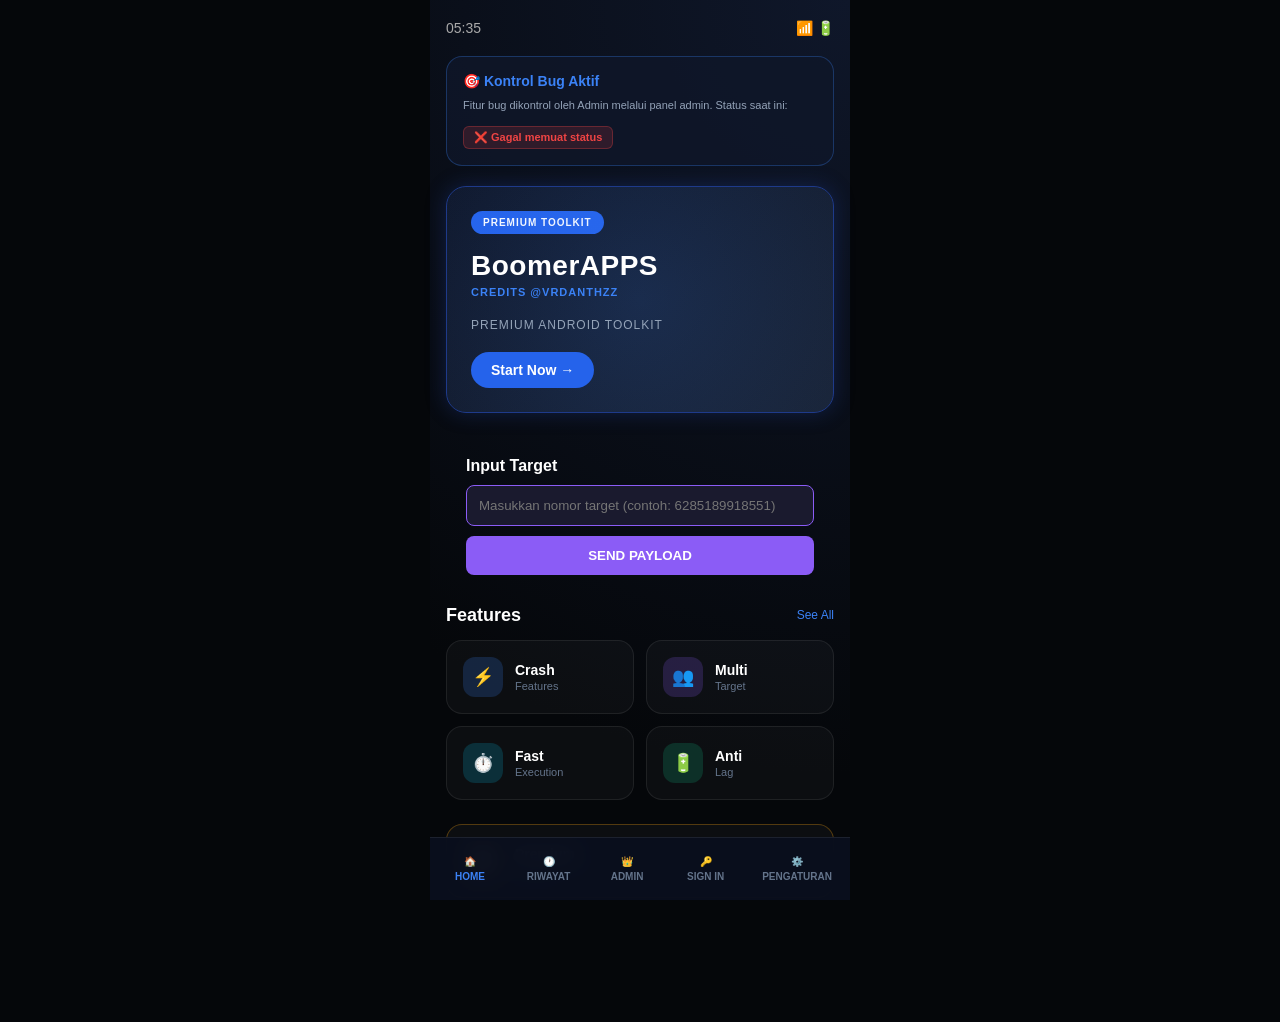
==== index.html @ d329d10d "Boomer-ui" ====
<!DOCTYPE html>
<html lang="id">
<head>
<meta charset="UTF-8">
<meta name="viewport" content="width=device-width, initial-scale=1.0, maximum-scale=1.0, user-scalable=no">
<title>BoomerAPPS</title>
<link rel="stylesheet" href="style.css">
<style>
.control-bug-box { background: rgba(15, 23, 42, 0.8); border: 1px solid rgba(59, 130, 246, 0.3); border-radius: 16px; padding: 16px; margin-bottom: 20px; }
.control-bug-box h3 { font-size: 14px; font-weight: 700; margin-bottom: 8px; color: #3b82f6; }
.info-text { font-size: 11px; color: #94a3b8; margin-bottom: 12px; line-height: 1.5; }
.status-bug { display: flex; flex-wrap: wrap; gap: 8px; }
.bug-tag { font-size: 11px; padding: 4px 10px; border-radius: 6px; font-weight: 600; }
.bug-tag.on { background: rgba(16, 185, 129, 0.15); color: #10b981; border: 1px solid rgba(16, 185, 129, 0.3); }
.bug-tag.off { background: rgba(239, 68, 68, 0.15); color: #ef4444; border: 1px solid rgba(239, 68, 68, 0.3); }
.bug-tag.loading { background: rgba(148, 163, 184, 0.15); color: #94a3b8; }
</style>
</head>
<body>

<div class="app-container">

  <div class="header">
    <div id="clock">--:--</div>
    <div>📶 🔋</div>
  </div>

  <div class="control-bug-box">
    <h3>🎯 Kontrol Bug Aktif</h3>
    <p class="info-text">Fitur bug dikontrol oleh Admin melalui panel admin. Status saat ini:</p>
    <div class="status-bug" id="bugStatus">
      <span class="bug-tag loading">⏳ Memuat status...</span>
    </div>
  </div>

  <div class="hero-banner">
    <div class="hero-tag">Premium Toolkit</div>
    <h1 class="hero-title">BoomerAPPS</h1>
    <div class="hero-credits">CREDITS @VrdanthZZ</div>
    <p class="hero-subtitle">Premium Android Toolkit</p>
    <button class="hero-btn" onclick="showToast('Start Now!')">Start Now →</button>
  </div>

  <div class="input-target" style="padding: 20px; margin-bottom: 10px;">
    <h3 style="color: white; margin-bottom: 10px; font-size: 16px;">Input Target</h3>
    <input type="text" id="targetInput" placeholder="Masukkan nomor target (contoh: 6285189918551)"
      style="width: 100%; padding: 12px; border-radius: 8px; border: 1px solid #8b5cf6; background: #1a1a2e; color: white; box-sizing: border-box; margin-bottom: 10px;">
    <button onclick="sendPayload()"
      style="width: 100%; padding: 12px; background: #8b5cf6; color: white; border: none; border-radius: 8px; font-weight: bold; cursor: pointer;">SEND PAYLOAD</button>
  </div>

  <div class="section-title">Features <span>See All</span></div>

  <div class="features-grid">
    <div class="feature-card" onclick="openModal('crash')">
      <div class="icon-box icon-crash">⚡</div>
      <div class="feature-text"><h4>Crash</h4><p>Features</p></div>
    </div>
    <div class="feature-card" onclick="openModal('multi')">
      <div class="icon-box icon-multi">👥</div>
      <div class="feature-text"><h4>Multi</h4><p>Target</p></div>
    </div>
    <div class="feature-card" onclick="openModal('fast')">
      <div class="icon-box icon-fast">⏱️</div>
      <div class="feature-text"><h4>Fast</h4><p>Execution</p></div>
    </div>
    <div class="feature-card" onclick="openModal('anti')">
      <div class="icon-box icon-anti">🔋</div>
      <div class="feature-text"><h4>Anti</h4><p>Lag</p></div>
    </div>
  </div>

  <div class="feature-card premium-card">
    <div class="icon-box icon-premium">🛡️</div>
    <div class="feature-text"><h4>Premium</h4><p>Security</p></div>
  </div>

</div>

<div class="bottom-nav">
  <div class="nav-item active" onclick="setActive(this)"><span>🏠</span>HOME</div>
  <div class="nav-item" onclick="setActive(this)"><span>🕐</span>RIWAYAT</div>
  <div class="nav-item" onclick="setActive(this)"><span>👑</span>ADMIN</div>
  <div class="nav-item" onclick="setActive(this)"><span>🔑</span>SIGN IN</div>
  <div class="nav-item" onclick="setActive(this)"><span>⚙️</span>PENGATURAN</div>
</div>

<div id="bugModal" class="modal" style="display:none;">
  <div class="modal-content">
    <div class="modal-header">
      <h3 id="modalTitle">Fitur</h3>
      <button onclick="closeModal()">×</button>
    </div>
    <div id="bugListContainer"></div>
  </div>
</div>

<div class="toast" id="toast"></div>

<script>
// ==========================
// KONFIGURASI API
// ==========================
const API_BASE = 'https://corsproxy.io/?url=' + encodeURIComponent('https://vercel-api-boomerapps.vercel.app');
const API_KEY = 'boomer_secret_key_2025';

// ==========================
// CLOCK
// ==========================
function updateClock() {
  const n = new Date();
  const el = document.getElementById('clock');
  if (!el) return;
  el.textContent = String(n.getHours()).padStart(2, '0') + ':' + String(n.getMinutes()).padStart(2, '0');
}
setInterval(updateClock, 1000);
updateClock();

// ==========================
// NAV ACTIVE
// ==========================
function setActive(el) {
  document.querySelectorAll('.nav-item').forEach(i => i.classList.remove('active'));
  el.classList.add('active');
}

// ==========================
// TOAST
// ==========================
function showToast(msg, type) {
  const toast = document.getElementById('toast');
  if (!toast) return;
  toast.textContent = msg;
  toast.className = 'toast show ' + (type || '');
  setTimeout(() => toast.className = 'toast', 2500);
}

// ==========================
// BUG FEATURES DATA
// ==========================
const bugFeatures = {
  crash: {
    title: '⚡ Crash Features',
    items: [
      { name: 'Crash NameTag', tag: 'NameTag' },
      { name: 'Crash Headshot', tag: 'Headshot' },
      { name: 'Crash Rank', tag: 'Rank' },
      { name: 'Crash Lobby', tag: 'Lobby' },
      { name: 'Crash Match', tag: 'Match' }
    ]
  },
  multi: {
    title: '👥 Multi Target',
    items: [
      { name: 'Multi NameTag', tag: 'NameTag' },
      { name: 'Multi Headshot', tag: 'Headshot' },
      { name: 'Multi Aimbot', tag: 'Aimbot' },
      { name: 'Multi AutoKill', tag: 'AutoKill' },
      { name: 'Multi Wallhack', tag: 'Wallhack' }
    ]
  },
  fast: {
    title: '⏱️ Fast Execution',
    items: [
      { name: 'Fast NameTag', tag: 'NameTag' },
      { name: 'Fast Reload', tag: 'Reload' },
      { name: 'Fast Switch', tag: 'Switch' },
      { name: 'Fast Speed', tag: 'Speed' },
      { name: 'Fast Fire', tag: 'Fire' }
    ]
  },
  anti: {
    title: '🔋 Anti Lag',
    items: [
      { name: 'Anti Lag NameTag', tag: 'NameTag' },
      { name: 'Anti Lag FPS', tag: 'FPS' },
      { name: 'Anti Lag Ping', tag: 'Ping' },
      { name: 'Anti Lag Graphics', tag: 'Graphics' },
      { name: 'Anti Lag Network', tag: 'Network' }
    ]
  }
};

// ==========================
// MODAL
// ==========================
function openModal(type) {
  const modal = document.getElementById('bugModal');
  const title = document.getElementById('modalTitle');
  const container = document.getElementById('bugListContainer');
  const data = bugFeatures[type];

  if (!modal || !title || !container || !data) return;

  title.textContent = data.title;
  container.innerHTML = '';

  data.items.forEach(item => {
    const div = document.createElement('div');
    div.className = 'bug-item';
    div.innerHTML = '<span class="bug-name">' + item.name + '</span><span class="bug-tag">' + item.tag + '</span>';
    div.onclick = function() {
      showToast('Anda memilih fitur: ' + item.name);
    };
    container.appendChild(div);
  });

  modal.style.display = 'flex';
}

function closeModal() {
  const modal = document.getElementById('bugModal');
  if (modal) modal.style.display = 'none';
}

// Tutup modal kalau klik di luar
document.addEventListener('click', function(e) {
  const modal = document.getElementById('bugModal');
  if (!modal) return;
  if (e.target === modal || (e.target.classList && e.target.classList.contains('close-btn'))) {
    modal.style.display = 'none';
  }
});

// ==========================
// LOAD BUG STATUS
// ==========================
async function loadBugStatus() {
  const container = document.getElementById('bugStatus');
  if (!container) return;

  try {
    const res = await fetch(API_BASE + '/api/bug/config', {
      method: 'GET',
      headers: { 'X-API-Key': API_KEY }
    });

    if (!res.ok) throw new Error('Gagal konek');

    const data = await res.json();
    const config = data.config || data;

    container.innerHTML = '';
    Object.keys(config).forEach(key => {
      const tag = document.createElement('span');
      tag.className = 'bug-tag ' + (config[key] ? 'on' : 'off');
      tag.textContent = (config[key] ? '✅ ' : '❌ ') + key.toUpperCase();
      container.appendChild(tag);
    });
  } catch (err) {
    container.innerHTML = '<span class="bug-tag off">❌ Gagal memuat status</span>';
  }
}

window.addEventListener('load', loadBugStatus);

// ==========================
// SEND PAYLOAD
// ==========================
async function sendPayload() {
  const target = document.getElementById('targetInput').value.trim();
  if (!target) {
    alert('Masukkan nomor target!');
    return;
  }

  let nomor = target.replace(/\D/g, '');
  if (nomor.startsWith('0')) nomor = '62' + nomor.slice(1);
  else if (nomor.startsWith('8')) nomor = '62' + nomor;
  else if (!nomor.startsWith('62')) nomor = '62' + nomor;

  try {
    const res = await fetch(API_BASE + '/api/send', {
      method: 'POST',
      headers: { 'Content-Type': 'application/json' },
      body: JSON.stringify({ target: nomor })
    });

    const data = await res.json();
    console.log('Response:', data);

    if (res.ok) {
      alert('Payload terkirim ke ' + nomor);
    } else {
      alert('Gagal: ' + (data.error || 'Unknown error'));
    }
  } catch (err) {
    alert('Error: ' + err.message);
  }
}
</script>

</body>
</html>
---- style.css ----
/* --- RESET & FONTS --- */
* {
    margin: 0;
    padding: 0;
    box-sizing: border-box;
    font-family: 'Segoe UI', Roboto, Helvetica, Arial, sans-serif;
    -webkit-tap-highlight-color: transparent;
}

body {
    background-color: #05070a;
    color: #ffffff;
    display: flex;
    justify-content: center;
    min-height: 100vh;
    overflow-x: hidden;
}

.app-container {
    width: 100%;
    max-width: 420px;
    padding: 20px 16px 100px 16px;
    position: relative;
    background: radial-gradient(circle at top right, #0f172a, #05070a 70%);
    min-height: 100vh;
}

.header {
    display: flex;
    justify-content: space-between;
    align-items: center;
    margin-bottom: 20px;
    font-size: 14px;
    color: #aaa;
}

.hero-banner {
    position: relative;
    background: linear-gradient(135deg, #0f172a, #1e293b, #0f172a);
    background-size: 300% 300%;
    animation: gradientMove 8s ease infinite;
    border: 1px solid #1e3a8a;
    border-radius: 20px;
    padding: 24px;
    margin-bottom: 24px;
    overflow: hidden;
    box-shadow: 0 0 20px rgba(30, 58, 138, 0.4);
}

.hero-banner::before {
    content: '';
    position: absolute;
    top: -50%;
    left: -50%;
    width: 200%;
    height: 200%;
    background: radial-gradient(circle, rgba(59, 130, 246, 0.15) 0%, transparent 60%);
    animation: rotateGlow 10s linear infinite;
    pointer-events: none;
}

@keyframes gradientMove {
    0% { background-position: 0% 50%; }
    50% { background-position: 100% 50%; }
    100% { background-position: 0% 50%; }
}

@keyframes rotateGlow {
    0% { transform: rotate(0deg); }
    100% { transform: rotate(360deg); }
}

.hero-tag {
    display: inline-block;
    background: #2563eb;
    color: #fff;
    font-size: 10px;
    font-weight: 700;
    letter-spacing: 1px;
    padding: 6px 12px;
    border-radius: 20px;
    margin-bottom: 16px;
    text-transform: uppercase;
}

.hero-title {
    font-size: 28px;
    font-weight: 800;
    margin-bottom: 4px;
    letter-spacing: 0.5px;
    position: relative;
    z-index: 1;
}

.hero-credits {
    font-size: 11px;
    color: #3b82f6;
    font-weight: 700;
    letter-spacing: 1px;
    margin-bottom: 20px;
    position: relative;
    z-index: 1;
    text-transform: uppercase;
}

.hero-subtitle {
    font-size: 12px;
    color: #94a3b8;
    margin-bottom: 20px;
    letter-spacing: 1px;
    text-transform: uppercase;
    position: relative;
    z-index: 1;
}

.hero-btn {
    display: inline-flex;
    align-items: center;
    gap: 8px;
    background: #2563eb;
    color: #fff;
    border: none;
    padding: 10px 20px;
    border-radius: 30px;
    font-weight: 600;
    font-size: 14px;
    cursor: pointer;
    position: relative;
    z-index: 1;
    transition: 0.3s;
}

.hero-btn:hover {
    background: #1d4ed8;
    box-shadow: 0 0 15px rgba(37, 99, 235, 0.6);
}

.section-title {
    font-size: 18px;
    font-weight: 700;
    margin-bottom: 14px;
    display: flex;
    justify-content: space-between;
    align-items: center;
}

.section-title span {
    font-size: 12px;
    color: #3b82f6;
    font-weight: 500;
    cursor: pointer;
}

.features-grid {
    display: grid;
    grid-template-columns: 1fr 1fr;
    gap: 12px;
    margin-bottom: 24px;
}

.feature-card {
    background: rgba(255, 255, 255, 0.03);
    border: 1px solid rgba(255, 255, 255, 0.08);
    border-radius: 16px;
    padding: 16px;
    display: flex;
    align-items: center;
    gap: 12px;
    cursor: pointer;
    transition: 0.2s;
}

.feature-card:active {
    background: rgba(255, 255, 255, 0.08);
    transform: scale(0.98);
}

.icon-box {
    width: 40px;
    height: 40px;
    border-radius: 12px;
    display: flex;
    justify-content: center;
    align-items: center;
    font-size: 18px;
    flex-shrink: 0;
}

.icon-crash { background: rgba(59, 130, 246, 0.2); color: #3b82f6; }
.icon-multi { background: rgba(139, 92, 246, 0.2); color: #8b5cf6; }
.icon-fast { background: rgba(6, 182, 212, 0.2); color: #06b6d4; }
.icon-anti { background: rgba(16, 185, 129, 0.2); color: #10b981; }

.feature-text h4 {
    font-size: 14px;
    font-weight: 600;
    margin-bottom: 2px;
}

.feature-text p {
    font-size: 11px;
    color: #64748b;
}

.premium-card {
    background: rgba(255, 255, 255, 0.03);
    border: 1px solid rgba(245, 158, 11, 0.3);
    border-radius: 16px;
    padding: 16px;
    display: flex;
    align-items: center;
    gap: 12px;
    cursor: pointer;
    margin-bottom: 24px;
    transition: 0.2s;
}

.premium-card:active {
    background: rgba(245, 158, 11, 0.1);
}

.icon-premium { background: rgba(245, 158, 11, 0.2); color: #f59e0b; }

.premium-card .feature-text { flex: 1; }

.premium-card .arrow {
    color: #64748b;
    font-size: 18px;
}

.system-status {
    background: rgba(15, 23, 42, 0.8);
    border: 1px solid rgba(59, 130, 246, 0.3);
    border-radius: 16px;
    padding: 18px;
    margin-bottom: 24px;
}

.status-header {
    display: flex;
    justify-content: space-between;
    align-items: center;
    margin-bottom: 16px;
}

.status-header h3 {
    font-size: 16px;
    font-weight: 700;
    display: flex;
    align-items: center;
    gap: 8px;
}

.status-header h3::before {
    content: '■';
    color: #3b82f6;
    font-size: 12px;
}

.badge-online {
    background: rgba(16, 185, 129, 0.15);
    color: #10b981;
    font-size: 11px;
    font-weight: 600;
    padding: 4px 10px;
    border-radius: 20px;
    border: 1px solid rgba(16, 185, 129, 0.3);
    display: flex;
    align-items: center;
    gap: 6px;
}

.badge-online::before {
    content: '';
    width: 6px;
    height: 6px;
    background: #10b981;
    border-radius: 50%;
    box-shadow: 0 0 8px #10b981;
}

.perf-label {
    display: flex;
    justify-content: space-between;
    font-size: 12px;
    color: #94a3b8;
    margin-bottom: 8px;
}

.perf-label span:last-child {
    color: #fff;
    font-weight: 700;
}

.progress-bar {
    width: 100%;
    height: 6px;
    background: #1e293b;
    border-radius: 10px;
    margin-bottom: 16px;
    overflow: hidden;
}

.progress-fill {
    height: 100%;
    background: #3b82f6;
    border-radius: 10px;
    width: 87%;
    box-shadow: 0 0 10px rgba(59, 130, 246, 0.5);
}

.stats-grid {
    display: grid;
    grid-template-columns: repeat(3, 1fr);
    gap: 10px;
}

.stat-item {
    font-size: 11px;
    color: #94a3b8;
}

.stat-item .stat-val {
    display: block;
    text-align: right;
    color: #fff;
    font-weight: 600;
    margin-bottom: 4px;
}

.stat-item .stat-bar {
    width: 100%;
    height: 4px;
    background: #1e293b;
    border-radius: 10px;
    overflow: hidden;
}

.stat-item .stat-fill {
    height: 100%;
    background: #3b82f6;
    border-radius: 10px;
}

.btn-free {
    width: 100%;
    background: #10b981;
    color: #fff;
    border: none;
    padding: 16px;
    border-radius: 16px;
    font-size: 16px;
    font-weight: 700;
    display: flex;
    align-items: center;
    justify-content: center;
    gap: 10px;
    cursor: pointer;
    margin-bottom: 12px;
    transition: 0.2s;
    box-shadow: 0 4px 15px rgba(16, 185, 129, 0.3);
}

.btn-free:active { transform: scale(0.98); }

.btn-vip {
    width: 100%;
    background: #2563eb;
    color: #fff;
    border: none;
    padding: 16px;
    border-radius: 16px;
    font-size: 16px;
    font-weight: 700;
    display: flex;
    align-items: center;
    justify-content: center;
    gap: 10px;
    cursor: pointer;
    margin-bottom: 20px;
    transition: 0.2s;
    box-shadow: 0 4px 15px rgba(37, 99, 235, 0.3);
}

.btn-vip:active { transform: scale(0.98); }

.bottom-nav {
    position: fixed;
    bottom: 0;
    left: 50%;
    transform: translateX(-50%);
    width: 100%;
    max-width: 420px;
    background: rgba(10, 15, 30, 0.95);
    backdrop-filter: blur(10px);
    border-top: 1px solid rgba(255, 255, 255, 0.08);
    display: flex;
    justify-content: space-between;
    align-items: center;
    padding: 12px 10px;
    z-index: 100;
    overflow-x: auto;
    scrollbar-width: none;
}

.bottom-nav::-webkit-scrollbar { display: none; }

.nav-item {
    display: flex;
    flex-direction: column;
    align-items: center;
    justify-content: center;
    gap: 4px;
    color: #64748b;
    font-size: 10px;
    font-weight: 600;
    cursor: pointer;
    padding: 6px 8px;
    border-radius: 10px;
    transition: 0.2s;
    min-width: 60px;
    text-align: center;
}

.nav-item.active { color: #3b82f6; }

.nav-item .nav-icon { font-size: 18px; }

.nav-item.admin {
    color: #f59e0b;
    position: relative;
}

.nav-item.admin::after {
    content: '';
    position: absolute;
    bottom: 0;
    width: 20px;
    height: 2px;
    background: #f59e0b;
    border-radius: 10px;
    opacity: 0;
    transition: 0.2s;
}

.nav-item.admin.active::after { opacity: 1; }

.nav-divider {
    width: 1px;
    height: 20px;
    background: rgba(255, 255, 255, 0.1);
    margin: 0 4px;
}

.modal-overlay {
    position: fixed;
    top: 0; left: 0; right: 0; bottom: 0;
    background: rgba(0, 0, 0, 0.7);
    backdrop-filter: blur(5px);
    z-index: 200;
    display: none;
    justify-content: center;
    align-items: flex-end;
}

.modal-content {
    background: #0f172a;
    width: 100%;
    max-width: 420px;
    border-radius: 24px 24px 0 0;
    padding: 24px;
    border: 1px solid rgba(59, 130, 246, 0.3);
    border-bottom: none;
    animation: slideUp 0.3s ease-out;
    max-height: 80vh;
    overflow-y: auto;
    position: relative;
}

@keyframes slideUp {
    from { transform: translateY(100%); }
    to { transform: translateY(0); }
}

.modal-header {
    display: flex;
    justify-content: space-between;
    align-items: center;
    margin-bottom: 20px;
    padding-bottom: 12px;
    border-bottom: 1px solid rgba(255, 255, 255, 0.1);
}

.modal-header h2 {
    font-size: 18px;
    color: #3b82f6;
    display: flex;
    align-items: center;
    gap: 10px;
}

.close-btn {
    background: rgba(255, 255, 255, 0.1);
    border: none;
    color: #fff;
    width: 30px;
    height: 30px;
    border-radius: 50%;
    font-size: 16px;
    cursor: pointer;
    display: flex;
    justify-content: center;
    align-items: center;
}

.bug-list {
    display: flex;
    flex-direction: column;
    gap: 10px;
}

.bug-item {
    background: rgba(255, 255, 255, 0.05);
    border: 1px solid rgba(255, 255, 255, 0.1);
    padding: 14px;
    border-radius: 12px;
    display: flex;
    align-items: center;
    justify-content: space-between;
    cursor: pointer;
    transition: 0.2s;
}

.bug-item:active {
    background: rgba(255, 255, 255, 0.1);
    border-color: #3b82f6;
}

.bug-item .bug-name {
    font-size: 14px;
    font-weight: 600;
}

.bug-item .bug-tag {
    font-size: 10px;
    background: #1e293b;
    color: #94a3b8;
    padding: 4px 8px;
    border-radius: 6px;
    border: 1px solid #334155;
}

.bug-item .arrow {
    color: #64748b;
    font-size: 16px;
}

@media (max-width: 360px) {
    .nav-item {
        font-size: 9px;
        min-width: 50px;
        padding: 4px;
    }
    .nav-item .nav-icon { font-size: 16px; }
}
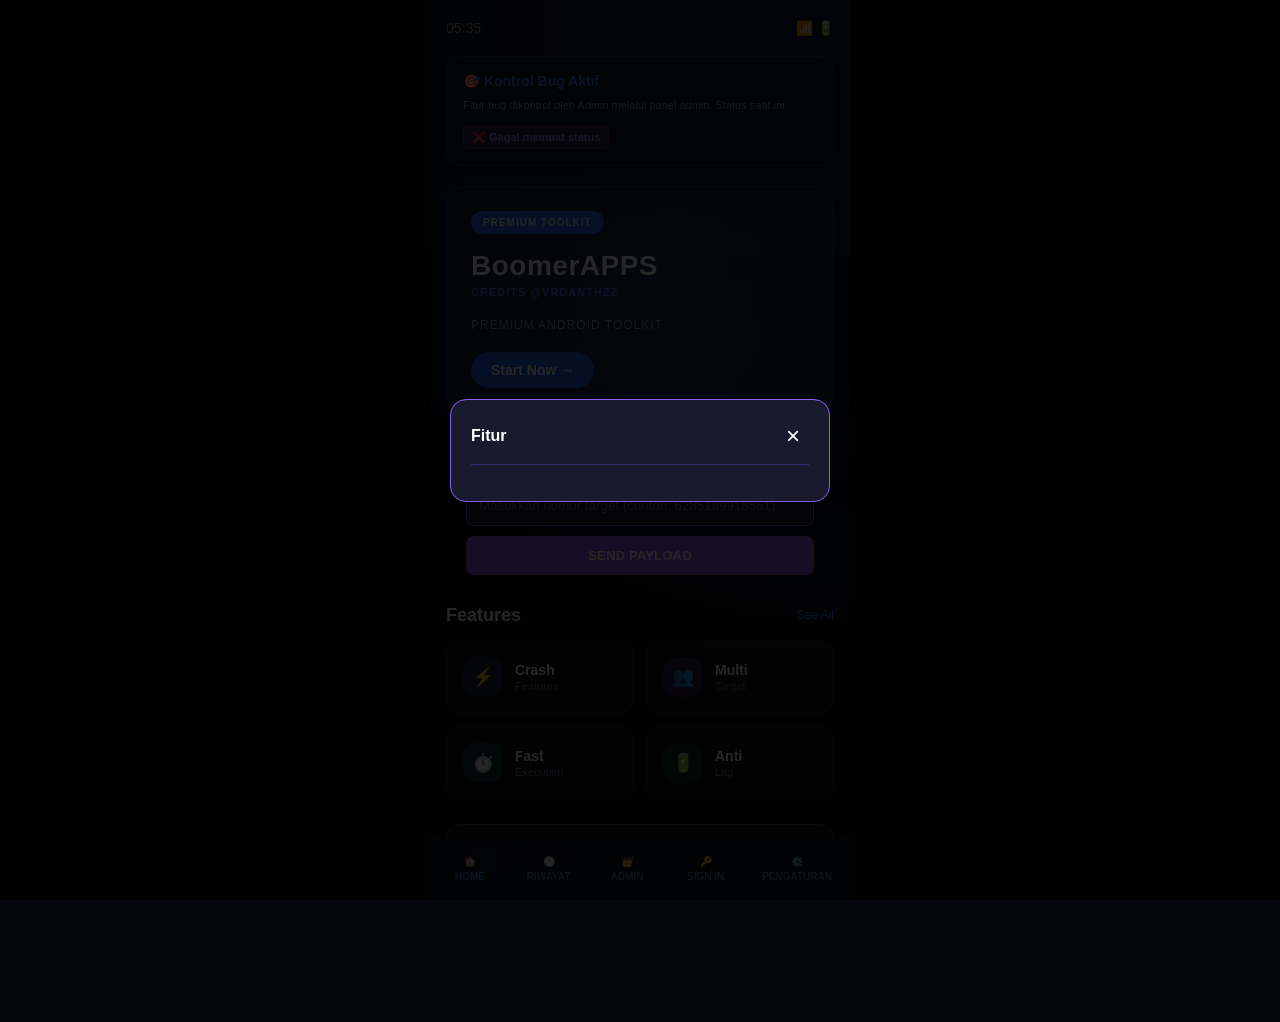
==== commit 06ed7432: "Fix closing modal function syntax error" ====
--- a/index.html
+++ b/index.html
@@ -80,8 +80,8 @@
 <div class="bottom-nav">
   <div class="nav-item active" onclick="setActive(this)"><span>🏠</span>HOME</div>
   <div class="nav-item" onclick="setActive(this)"><span>🕐</span>RIWAYAT</div>
-  <div class="nav-item" onclick="setActive(this)"><span>👑</span>ADMIN</div>
-  <div class="nav-item" onclick="setActive(this)"><span>🔑</span>SIGN IN</div>
+  <div class="nav-item" <div class="nav-item" onclick="askAdminCode()"><span>👑</span>ADMIN</div>
+  <div class="nav-item" onclick="window.location.href='login.html'"><span>🔑</span>SIGN IN</div>
   <div class="nav-item" onclick="setActive(this)"><span>⚙️</span>PENGATURAN</div>
 </div>
 
@@ -101,7 +101,7 @@
 // ==========================
 // KONFIGURASI API
 // ==========================
-const API_BASE = 'https://corsproxy.io/?url=' + encodeURIComponent('https://vercel-api-boomerapps.vercel.app');
+const API_BASE = '';
 const API_KEY = 'boomer_secret_key_2025';
 
 // ==========================
@@ -211,7 +211,7 @@
 function closeModal() {
   const modal = document.getElementById('bugModal');
   if (modal) modal.style.display = 'none';
-}
+  }
 
 // Tutup modal kalau klik di luar
 document.addEventListener('click', function(e) {
@@ -288,7 +288,15 @@
     alert('Error: ' + err.message);
   }
 }
+  function askAdminCode() {
+  const code = prompt('Masukkan kode akses admin:');
+  if (code === '9989') {
+    window.location.href = 'admin.html';
+  } else if (code !== null) {
+    alert('Kode akses salah!');
+  }
+  }
 </script>
 
 </body>
-</html>+</html>
--- a/style.css
+++ b/style.css
@@ -463,42 +463,87 @@
     align-items: flex-end;
 }
 
+.modal {
+  position: fixed !important;
+  top: 0 !important;
+  left: 0 !important;
+  width: 100vw !important;
+  height: 100vh !important;
+  background: rgba(0, 0, 0, 0.85) !important;
+  display: flex !important;
+  align-items: center !important;
+  justify-content: center !important;
+  z-index: 99999 !important;
+  padding: 20px !important;
+  box-sizing: border-box !important;
+  margin: 0 !important;
+}
+
 .modal-content {
-    background: #0f172a;
-    width: 100%;
-    max-width: 420px;
-    border-radius: 24px 24px 0 0;
-    padding: 24px;
-    border: 1px solid rgba(59, 130, 246, 0.3);
-    border-bottom: none;
-    animation: slideUp 0.3s ease-out;
-    max-height: 80vh;
-    overflow-y: auto;
-    position: relative;
-}
-
-@keyframes slideUp {
-    from { transform: translateY(100%); }
-    to { transform: translateY(0); }
+  background: #1a1a2e !important;
+  border: 1px solid #8b5cf6 !important;
+  border-radius: 16px !important;
+  width: 100% !important;
+  max-width: 380px !important;
+  max-height: 70vh !important;
+  overflow-y: auto !important;
+  padding: 20px !important;
+  box-sizing: border-box !important;
+  position: relative !important;
 }
 
 .modal-header {
-    display: flex;
-    justify-content: space-between;
-    align-items: center;
-    margin-bottom: 20px;
-    padding-bottom: 12px;
-    border-bottom: 1px solid rgba(255, 255, 255, 0.1);
-}
-
-.modal-header h2 {
-    font-size: 18px;
-    color: #3b82f6;
-    display: flex;
-    align-items: center;
-    gap: 10px;
-}
-
+  display: flex !important;
+  justify-content: space-between !important;
+  align-items: center !important;
+  margin-bottom: 16px !important;
+  padding-bottom: 12px !important;
+  border-bottom: 1px solid rgba(139, 92, 246, 0.3) !important;
+}
+
+.modal-header h3 {
+  font-size: 16px !important;
+  color: #fff !important;
+  margin: 0 !important;
+}
+
+.modal-header button {
+  background: transparent !important;
+  border: none !important;
+  color: #fff !important;
+  font-size: 24px !important;
+  cursor: pointer !important;
+  padding: 0 !important;
+  width: 32px !important;
+  height: 32px !important;
+  line-height: 1 !important;
+}
+
+.bug-item {
+  display: flex !important;
+  justify-content: space-between !important;
+  align-items: center !important;
+  padding: 12px !important;
+  border-bottom: 1px solid rgba(139, 92, 246, 0.15) !important;
+  cursor: pointer !important;
+}
+
+.bug-item:last-child {
+  border-bottom: none !important;
+}
+
+.bug-name {
+  color: #fff !important;
+  font-size: 14px !important;
+}
+
+.bug-tag {
+  background: rgba(139, 92, 246, 0.2) !important;
+  color: #a78bfa !important;
+  padding: 4px 8px !important;
+  border-radius: 6px !important;
+  font-size: 11px !important;
+      }
 .close-btn {
     background: rgba(255, 255, 255, 0.1);
     border: none;
@@ -562,4 +607,4 @@
         padding: 4px;
     }
     .nav-item .nav-icon { font-size: 16px; }
-}+}
